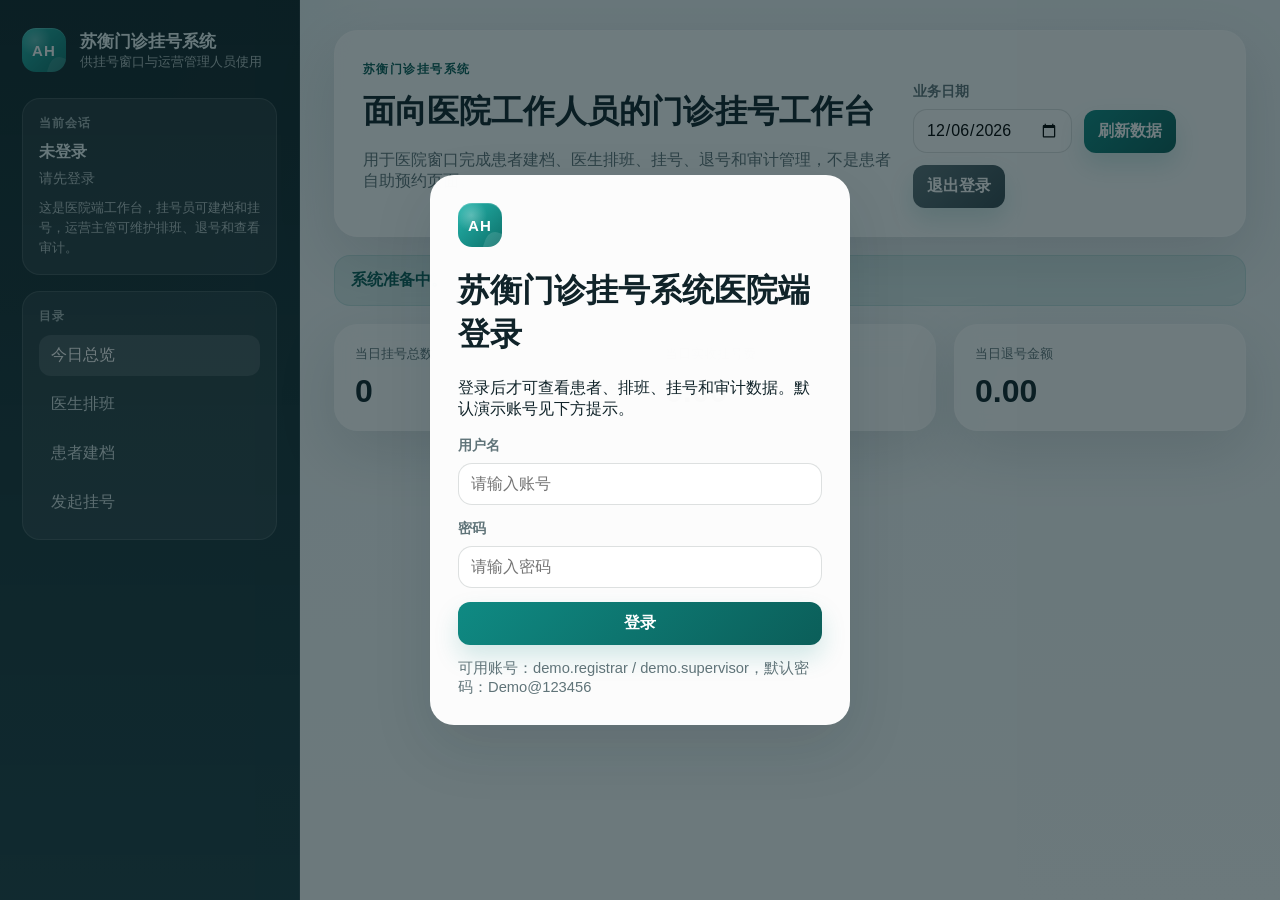
==== dashboard.html @ 01b89f39 "Initial sanitized commit" ====
<!DOCTYPE html>
<html lang="zh-CN">
<head>
  <meta charset="UTF-8">
  <meta http-equiv="refresh" content="0; url=registration.html">
  <meta name="viewport" content="width=device-width, initial-scale=1.0">
  <title>Page Merged</title>
</head>
<body>
  <p style="font-family: 'Microsoft YaHei', 'Segoe UI', sans-serif; padding: 24px;">
    This page has been merged into <a href="registration.html">SuHeng Registration System</a>.
  </p>
</body>
</html>
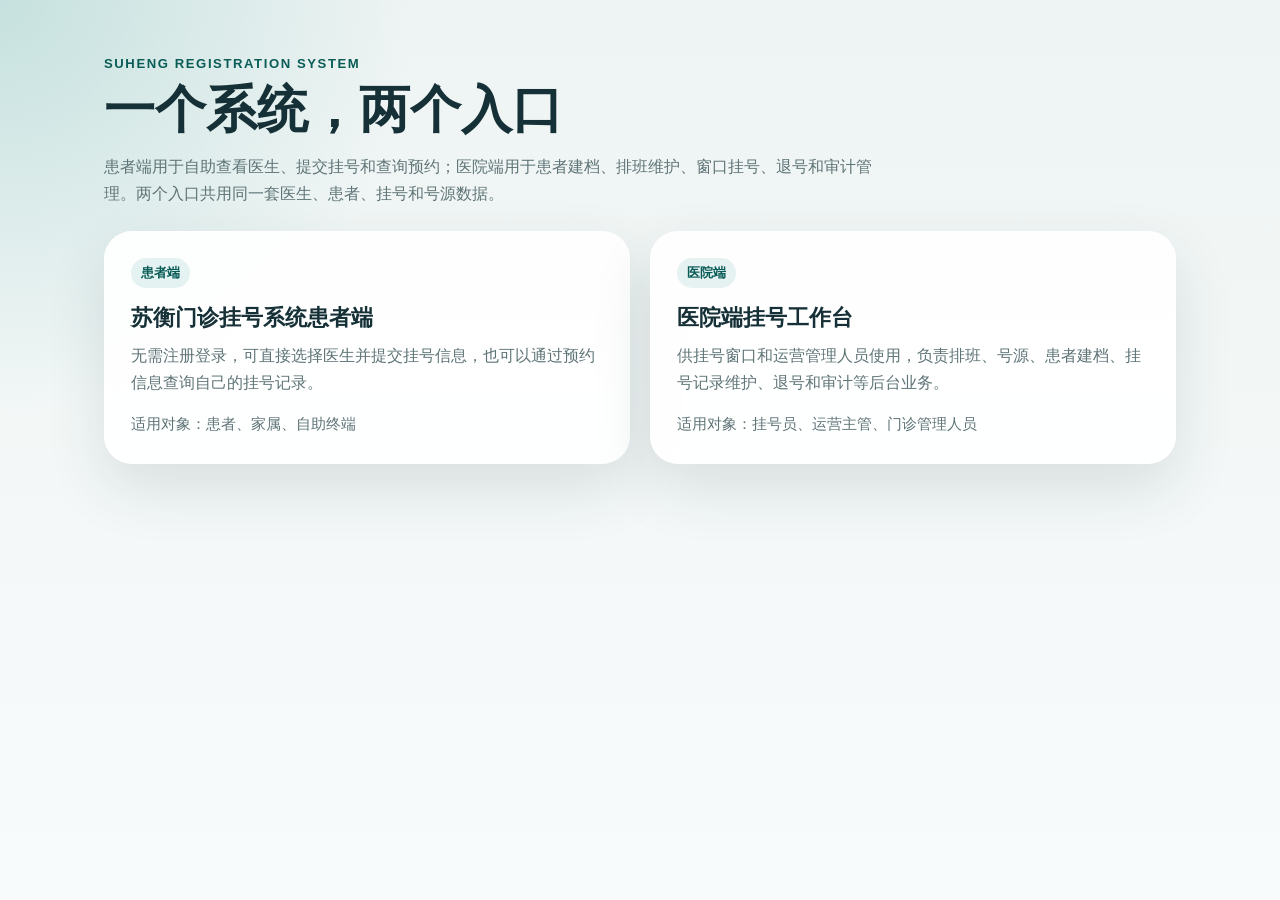
==== commit d44c3a3e: "Unify legacy pages into main entry" ====
--- a/dashboard.html
+++ b/dashboard.html
@@ -2,13 +2,13 @@
 <html lang="zh-CN">
 <head>
   <meta charset="UTF-8">
-  <meta http-equiv="refresh" content="0; url=registration.html">
+  <meta http-equiv="refresh" content="0; url=index.html">
   <meta name="viewport" content="width=device-width, initial-scale=1.0">
-  <title>Page Merged</title>
+  <title>页面已合并</title>
 </head>
 <body>
   <p style="font-family: 'Microsoft YaHei', 'Segoe UI', sans-serif; padding: 24px;">
-    This page has been merged into <a href="registration.html">SuHeng Registration System</a>.
+    该历史页面已合并到 <a href="index.html">苏衡门诊挂号系统</a> 统一入口。
   </p>
 </body>
 </html>
